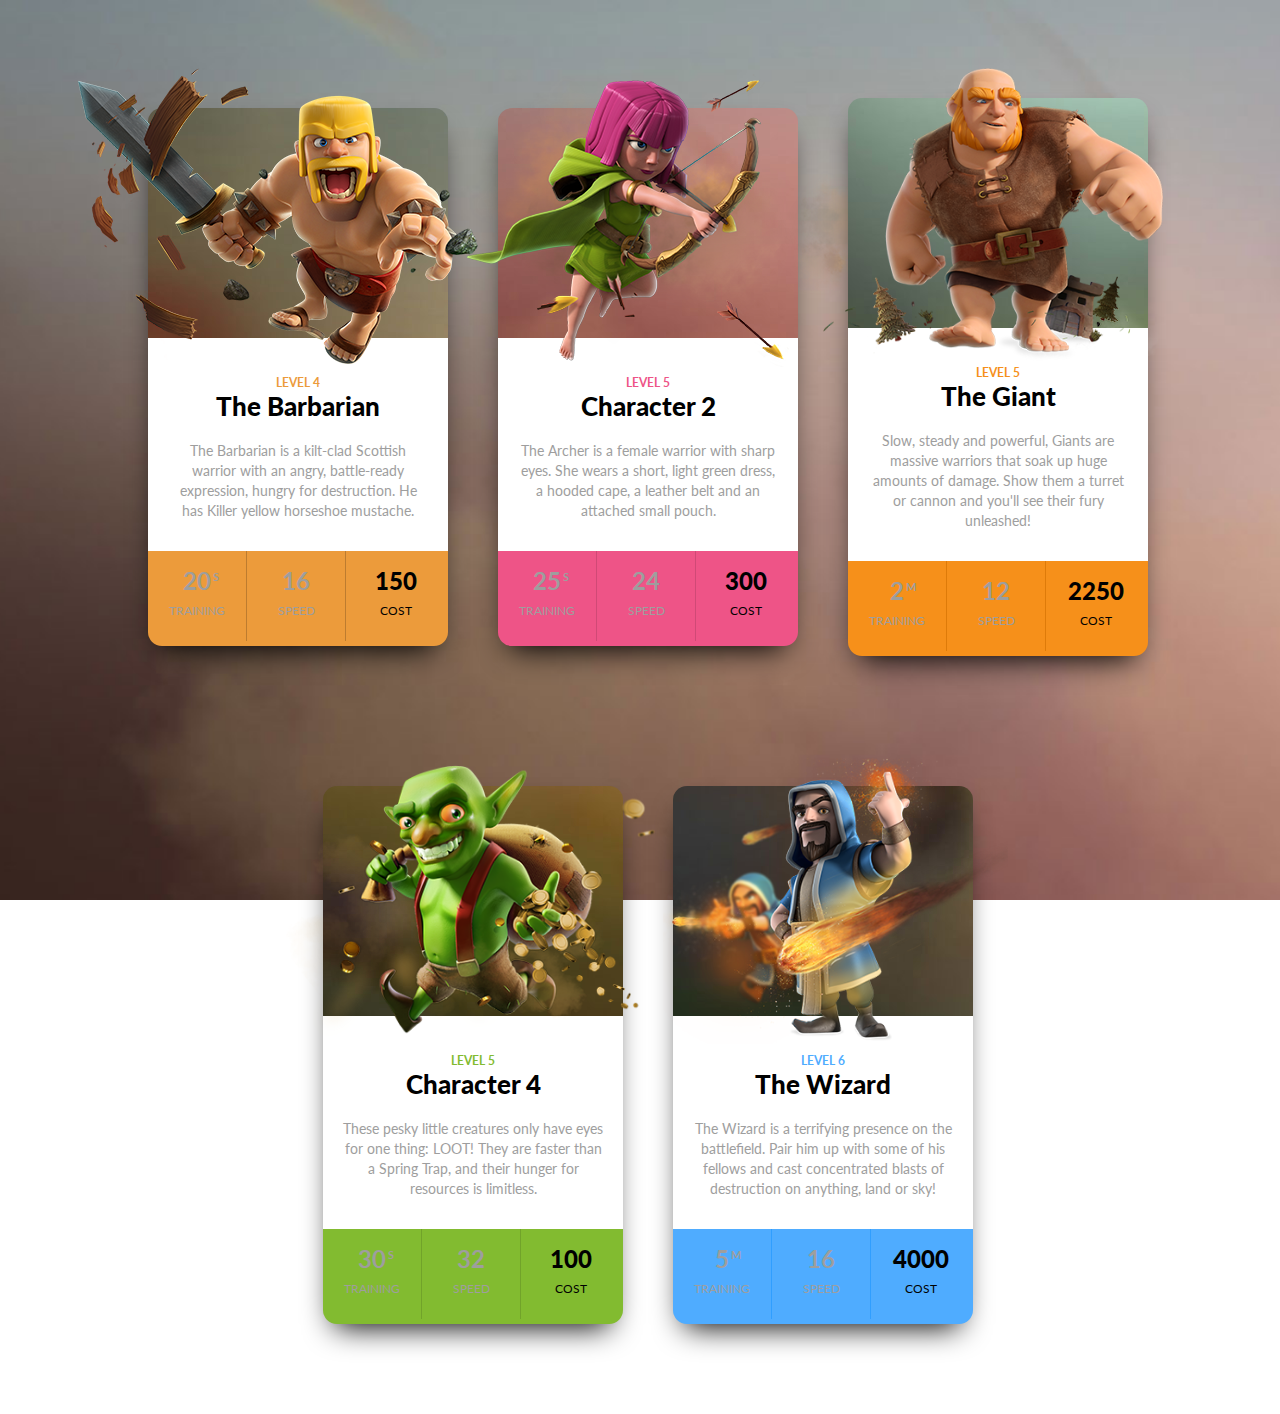
==== 04_DOM Project/04_DOM Project/index.html @ fdb427a2 "DOM :tada" ====
<!DOCTYPE html>
<html lang="en">

<head>
    <meta charset="UTF-8" />
    <meta http-equiv="X-UA-Compatible" content="IE=edge" />
    <meta name="viewport" content="width=device-width, initial-scale=1.0" />
    <title>Document</title>
    <link rel="stylesheet" href="./style.css" />
</head>

<body>
    <div class="slide-container">
        <div class="wrapper">
            <div class="clash-card barbarian">
                <div class="clash-card__image clash-card__image--barbarian">
                    <img src="./assets/barbarian.png" alt="barbarian" />
                </div>
                <div class="clash-card__level clash-card__level--barbarian">
                    Level 4
                </div>
                <div>The Barbarian</div>
                <div class="clash-card__unit-description">
                    The Barbarian is a kilt-clad Scottish warrior with an angry,
                    battle-ready expression, hungry for destruction. He has Killer
                    yellow horseshoe mustache.
                </div>

                <div class="clash-card__unit-stats clash-card__unit-stats--barbarian clearfix">
                    <div class="one-third">
                        <div class="stat">20<sup>S</sup></div>
                        <div class="stat-value">Training</div>
                    </div>

                    <div class="one-third">
                        <div class="stat">16</div>
                        <div class="stat-value">Speed</div>
                    </div>

                    <div class="one-third no-border">
                        <div class="stat">150</div>
                        <div class="stat-value">Cost</div>
                    </div>
                </div>
            </div>
            <!-- end clash-card barbarian-->
        </div>
        <!-- end wrapper -->

        <div class="wrapper">
            <div class="clash-card archer">
                <div class="clash-card__image clash-card__image--archer">
                    <img src="./assets/archer.png" alt="archer" />
                </div>
                <div class="clash-card__level clash-card__level--archer">Level 5</div>
                <div>Character 2</div>
                <div class="clash-card__unit-description">
                    The Archer is a female warrior with sharp eyes. She wears a short,
                    light green dress, a hooded cape, a leather belt and an attached
                    small pouch.
                </div>

                <div class="clash-card__unit-stats clash-card__unit-stats--archer clearfix">
                    <div class="one-third">
                        <div class="stat">25<sup>S</sup></div>
                        <div class="stat-value">Training</div>
                    </div>

                    <div class="one-third">
                        <div class="stat">24</div>
                        <div class="stat-value">Speed</div>
                    </div>

                    <div class="one-third no-border">
                        <div class="stat">300</div>
                        <div class="stat-value">Cost</div>
                    </div>
                </div>
            </div>
            <!-- end clash-card archer-->
        </div>
        <!-- end wrapper -->

        <div class="wrapper">
            <div class="clash-card giant">
                <div class="clash-card__image clash-card__image--giant">
                    <img src="./assets/giant.png" alt="giant" />
                </div>
                <div class="clash-card__level clash-card__level--giant">Level 5</div>
                <div>The Giant</div>
                <div class="clash-card__unit-description">
                    Slow, steady and powerful, Giants are massive warriors that soak up
                    huge amounts of damage. Show them a turret or cannon and you'll see
                    their fury unleashed!
                </div>

                <div class="clash-card__unit-stats clash-card__unit-stats--giant clearfix">
                    <div class="one-third">
                        <div class="stat">2<sup>M</sup></div>
                        <div class="stat-value">Training</div>
                    </div>

                    <div class="one-third">
                        <div class="stat">12</div>
                        <div class="stat-value">Speed</div>
                    </div>

                    <div class="one-third no-border">
                        <div class="stat">2250</div>
                        <div class="stat-value">Cost</div>
                    </div>
                </div>
            </div>
            <!-- end clash-card giant-->
        </div>
        <!-- end wrapper -->

        <div class="wrapper">
            <div class="clash-card goblin">
                <div class="clash-card__image clash-card__image--goblin">
                    <img src="./assets/goblin.png" alt="goblin" />
                </div>
                <div class="clash-card__level clash-card__level--goblin">Level 5</div>
                <div>Character 4</div>
                <div class="clash-card__unit-description">
                    These pesky little creatures only have eyes for one thing: LOOT!
                    They are faster than a Spring Trap, and their hunger for resources
                    is limitless.
                </div>

                <div class="clash-card__unit-stats clash-card__unit-stats--goblin clearfix">
                    <div class="one-third">
                        <div class="stat">30<sup>S</sup></div>
                        <div class="stat-value">Training</div>
                    </div>

                    <div class="one-third">
                        <div class="stat">32</div>
                        <div class="stat-value">Speed</div>
                    </div>

                    <div class="one-third no-border">
                        <div class="stat">100</div>
                        <div class="stat-value">Cost</div>
                    </div>
                </div>
            </div>
            <!-- end clash-card goblin-->
        </div>
        <!-- end wrapper -->

        <div class="wrapper">
            <div class="clash-card wizard">
                <div class="clash-card__image clash-card__image--wizard">
                    <img src="./assets/wizard.png" alt="wizard" />
                </div>
                <div class="clash-card__level clash-card__level--wizard">Level 6</div>
                <div>The Wizard</div>
                <div class="clash-card__unit-description">
                    The Wizard is a terrifying presence on the battlefield. Pair him up
                    with some of his fellows and cast concentrated blasts of destruction
                    on anything, land or sky!
                </div>

                <div class="clash-card__unit-stats clash-card__unit-stats--wizard clearfix">
                    <div class="one-third">
                        <div class="stat">5<sup>M</sup></div>
                        <div class="stat-value">Training</div>
                    </div>

                    <div class="one-third">
                        <div class="stat">16</div>
                        <div class="stat-value">Speed</div>
                    </div>

                    <div class="one-third no-border">
                        <div class="stat">4000</div>
                        <div class="stat-value">Cost</div>
                    </div>
                </div>
            </div>
            <!-- end clash-card wizard-->
        </div>
        <!-- end wrapper -->
    </div>
    <!-- end container -->
    <script src="./script.js">

    </script>
</body>

</html>
---- 04_DOM Project/04_DOM Project/style.css ----
@import url(https://fonts.googleapis.com/css?family=Lato:400,700,900);
*,
*:before,
*:after {
  box-sizing: border-box;
}

body {
  background: linear-gradient(to bottom, #8c7a7a 0%, #af877c 65%, #af877c 100%) fixed;
  background: url("./assets/coc-background.jpg") no-repeat center center fixed;
  background-size: cover;
  font: 14px/20px "Lato", Arial, sans-serif;
  color: #9e9e9e;
  height: 100vh;
  width: 100vw;
  display: flex;
  align-items: center;
  justify-content: space-around;
  overflow-x: hidden;
}

.slide-container {
  margin: auto;
  display: flex;
  gap: 50px;
  align-items: center;
  justify-content: center;
  flex-wrap: wrap;
  padding: 50px 30px;
}

.wrapper {
  padding-top: 40px;
  padding-bottom: 40px;
}
.wrapper:focus {
  outline: 0;
}

.clash-card {
  background: white;
  width: 300px;
  display: inline-block;
  margin: auto;
  border-radius: 19px;
  position: relative;
  text-align: center;
  box-shadow: -1px 15px 30px -12px black;
  z-index: 9999;
}

.clash-card__image {
  position: relative;
  height: 230px;
  margin-bottom: 35px;
  border-top-left-radius: 14px;
  border-top-right-radius: 14px;
}

.clash-card__image--barbarian {
  background: url("./assets/barbarian-bg.jpg");
}
.clash-card__image--barbarian img {
  width: 400px;
  position: absolute;
  top: -65px;
  left: -70px;
}

.clash-card__image--archer {
  background: url("./assets/archer-bg.jpg");
}
.clash-card__image--archer img {
  width: 400px;
  position: absolute;
  top: -34px;
  left: -37px;
}

.clash-card__image--giant {
  background: url("./assets/giant-bg.jpg");
}
.clash-card__image--giant img {
  width: 340px;
  position: absolute;
  top: -30px;
  left: -25px;
}

.clash-card__image--goblin {
  background: url("./assets//goblin-bg.jpg");
}
.clash-card__image--goblin img {
  width: 370px;
  position: absolute;
  top: -21px;
  left: -37px;
}

.clash-card__image--wizard {
  background: url("./assets/wizard-bg.jpg");
}
.clash-card__image--wizard img {
  width: 345px;
  position: absolute;
  top: -28px;
  left: -10px;
}

.clash-card__level {
  text-transform: uppercase;
  font-size: 12px;
  font-weight: 700;
  margin-bottom: 3px;
}

.clash-card__level--barbarian {
  color: #ec9b3b;
}

.clash-card__level--archer {
  color: #ee5487;
}

.clash-card__level--giant {
  color: #f6901a;
}

.clash-card__level--goblin {
  color: #82bb30;
}

.clash-card__level--wizard {
  color: #4facff;
}

.clash-card div:nth-child(3) {
  font-size: 26px;
  color: black;
  font-weight: 900;
  margin-bottom: 5px;
}

.clash-card__unit-description {
  padding: 20px;
  margin-bottom: 10px;
}


.clash-card__unit-stats--barbarian .one-third {
  border-right: 1px solid #bd7c2f;
}


.clash-card__unit-stats--archer .one-third {
  border-right: 1px solid #d04976;
}


.clash-card__unit-stats--giant .one-third {
  border-right: 1px solid #de7b09;
}


.clash-card__unit-stats--goblin .one-third {
  border-right: 1px solid #71a32a;
}

.clash-card__unit-stats--wizard .one-third {
  border-right: 1px solid #309eff;
}

.clash-card__unit-stats {

  font-weight: 700;
  border-bottom-left-radius: 14px;
  border-bottom-right-radius: 14px;
}
.clash-card__unit-stats .one-third {
  width: 33%;
  float: left;
  padding: 20px 15px;
}
.clash-card__unit-stats sup {
  position: absolute;
  bottom: 4px;
  font-size: 45%;
  margin-left: 2px;
}
.clash-card__unit-stats .stat {
  position: relative;
  font-size: 24px;
  margin-bottom: 10px;
}
.clash-card__unit-stats .stat-value {
  text-transform: uppercase;
  font-weight: 400;
  font-size: 12px;
}
.clash-card__unit-stats .no-border {
  border-right: none;
}

.clearfix:after {
  visibility: hidden;
  display: block;
  font-size: 0;
  content: " ";
  clear: both;
  height: 0;
} 

.slick-prev {
  left: 100px;
  z-index: 999;
}

.slick-next {
  right: 100px;
  z-index: 999;
}
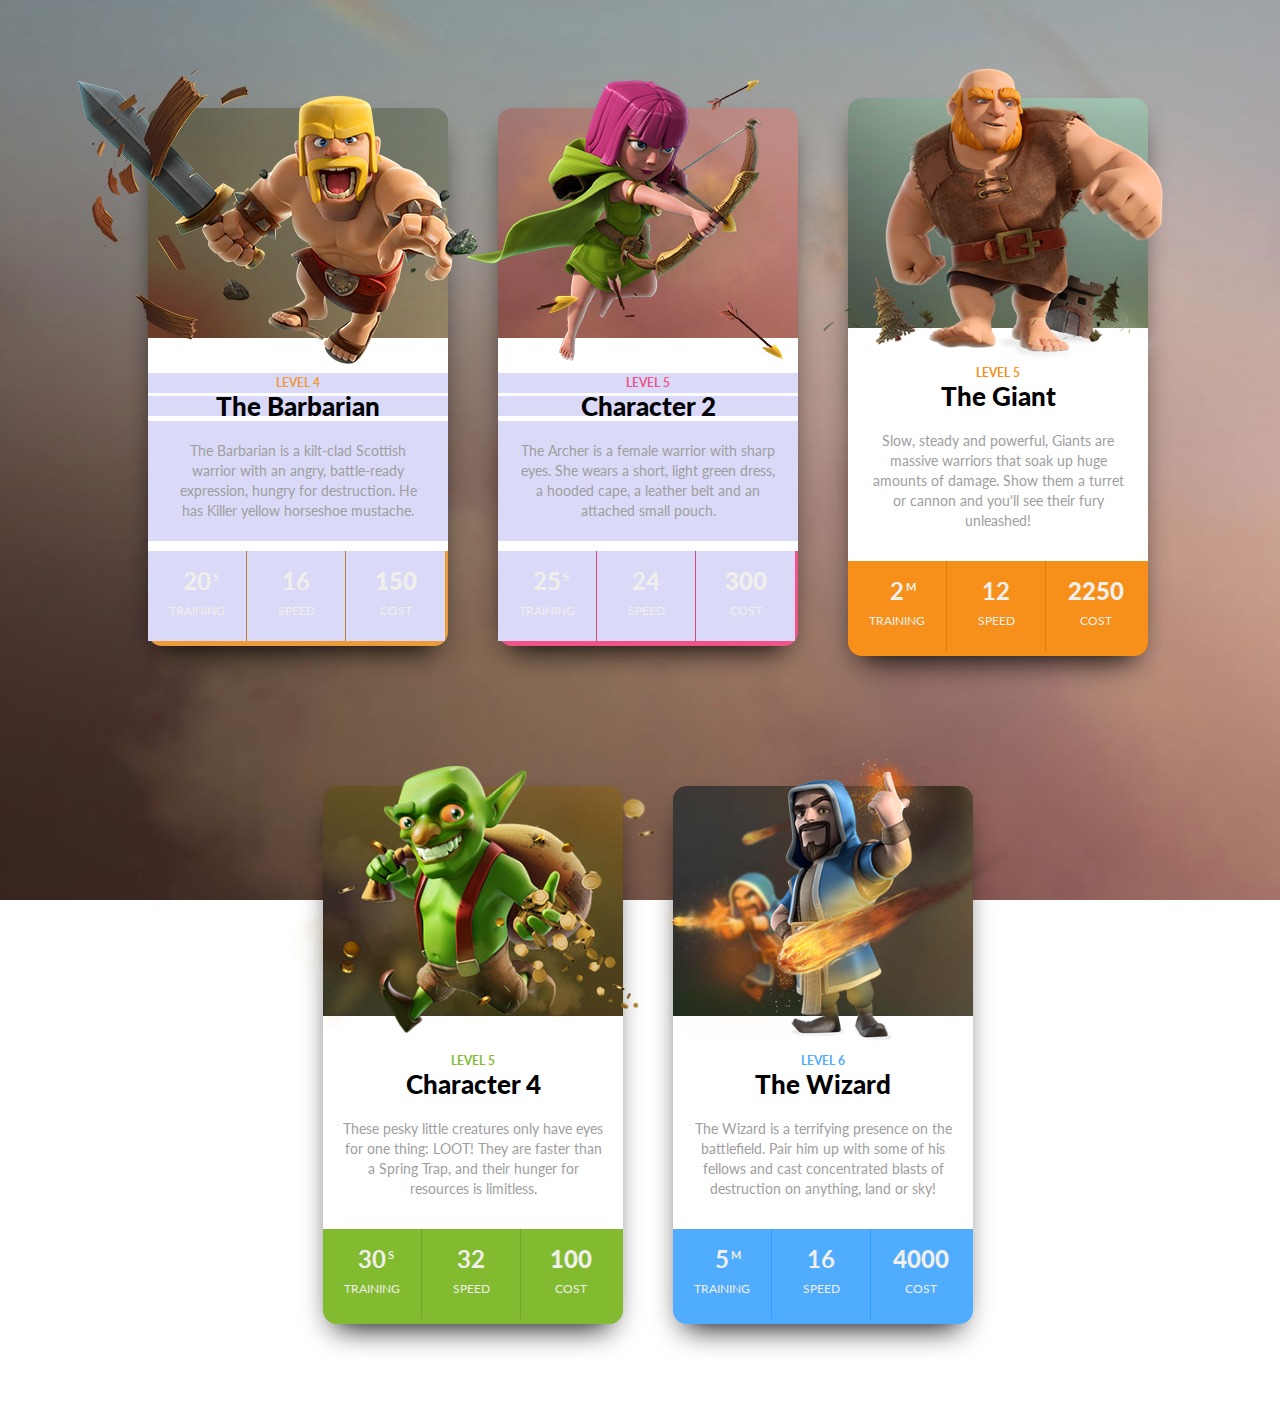
==== commit 77ec4d8f: "color change :tada:" ====
--- a/04_DOM Project/04_DOM Project/index.html
+++ b/04_DOM Project/04_DOM Project/index.html
@@ -77,6 +77,13 @@
                     </div>
                 </div>
             </div>
+            <script>
+                let change = document.querySelectorAll(".wrapper .clash-card div");
+                for(let i=0 ;i<change.length; i++){
+                    const H3 = change[i];
+                    H3.style.backgroundColor = "#dadaf8"
+        }
+            </script>
             <!-- end clash-card archer-->
         </div>
         <!-- end wrapper -->
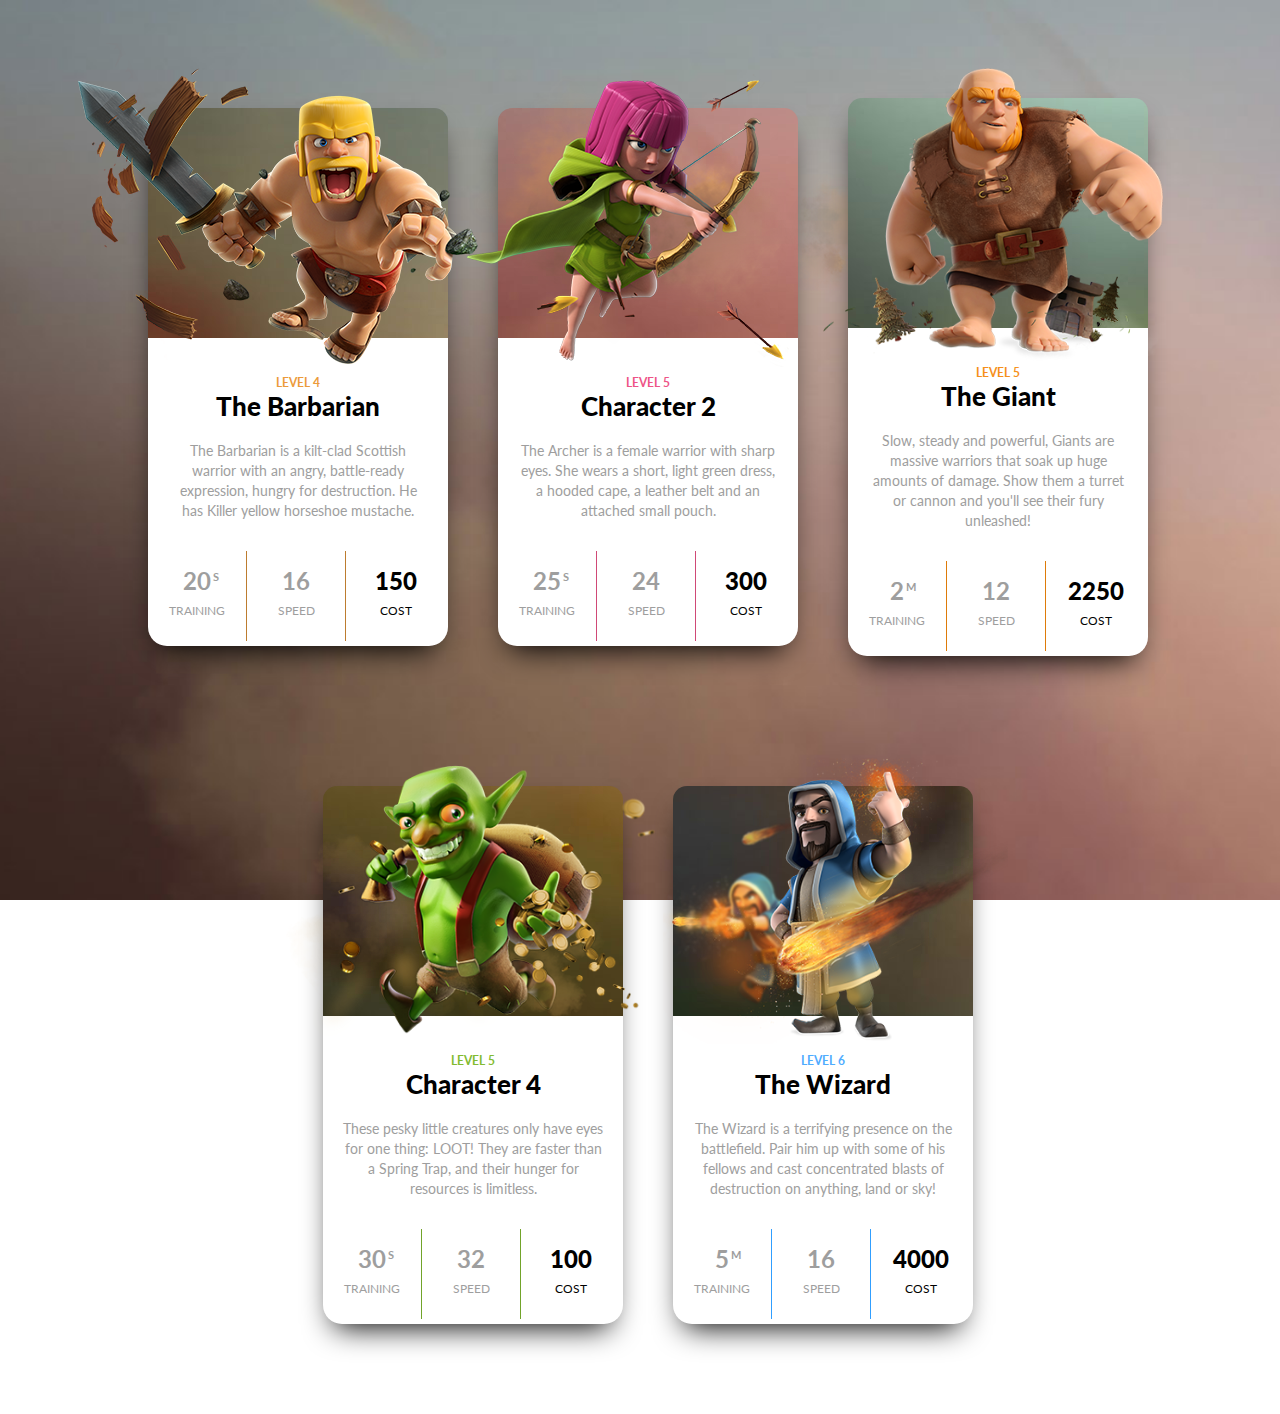
==== commit a99f645d: "04 DOM project complete" ====
--- a/04_DOM Project/04_DOM Project/index.html
+++ b/04_DOM Project/04_DOM Project/index.html
@@ -59,7 +59,6 @@
                     light green dress, a hooded cape, a leather belt and an attached
                     small pouch.
                 </div>
-
                 <div class="clash-card__unit-stats clash-card__unit-stats--archer clearfix">
                     <div class="one-third">
                         <div class="stat">25<sup>S</sup></div>
@@ -77,17 +76,10 @@
                     </div>
                 </div>
             </div>
-            <script>
-                let change = document.querySelectorAll(".wrapper .clash-card div");
-                for(let i=0 ;i<change.length; i++){
-                    const H3 = change[i];
-                    H3.style.backgroundColor = "#dadaf8"
-        }
-            </script>
+       
             <!-- end clash-card archer-->
         </div>
         <!-- end wrapper -->
-
         <div class="wrapper">
             <div class="clash-card giant">
                 <div class="clash-card__image clash-card__image--giant">
@@ -191,9 +183,7 @@
         <!-- end wrapper -->
     </div>
     <!-- end container -->
-    <script src="./script.js">
-
-    </script>
+    <script src="./script.js"></script>
 </body>
 
 </html>